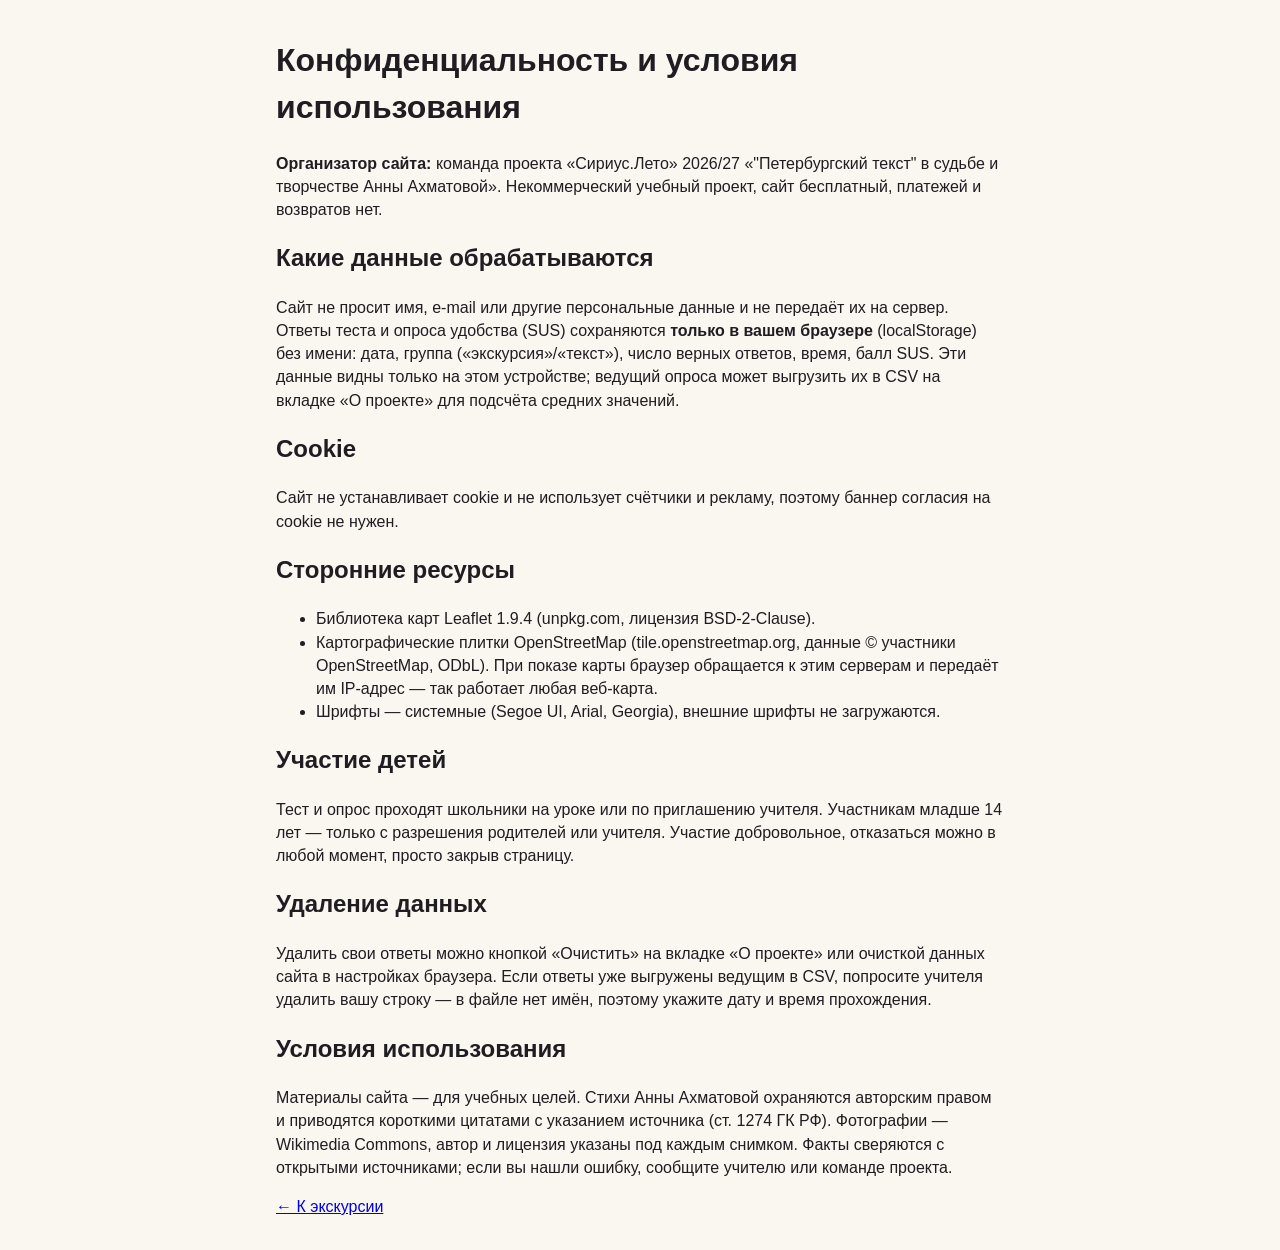
==== privacy.html @ fdf4b95c "Публикация проекта" ====
<!doctype html>
<html lang="ru"><head><meta charset="utf-8"><meta name="viewport" content="width=device-width, initial-scale=1">
<title>Конфиденциальность и условия — По следам Анны Ахматовой</title><link rel="stylesheet" href="styles.css">
<style>main{max-width:760px;margin:0 auto;padding:16px}</style></head>
<body><main>
<h1>Конфиденциальность и условия использования</h1>
<p><b>Организатор сайта:</b> команда проекта «Сириус.Лето» 2026/27 «"Петербургский текст" в судьбе и творчестве Анны Ахматовой». Некоммерческий учебный проект, сайт бесплатный, платежей и возвратов нет.</p>
<h2>Какие данные обрабатываются</h2>
<p>Сайт не просит имя, e-mail или другие персональные данные и не передаёт их на сервер. Ответы теста и опроса удобства (SUS) сохраняются <b>только в вашем браузере</b> (localStorage) без имени: дата, группа («экскурсия»/«текст»), число верных ответов, время, балл SUS. Эти данные видны только на этом устройстве; ведущий опроса может выгрузить их в CSV на вкладке «О проекте» для подсчёта средних значений.</p>
<h2>Cookie</h2>
<p>Сайт не устанавливает cookie и не использует счётчики и рекламу, поэтому баннер согласия на cookie не нужен.</p>
<h2>Сторонние ресурсы</h2>
<ul><li>Библиотека карт Leaflet 1.9.4 (unpkg.com, лицензия BSD-2-Clause).</li>
<li>Картографические плитки OpenStreetMap (tile.openstreetmap.org, данные © участники OpenStreetMap, ODbL). При показе карты браузер обращается к этим серверам и передаёт им IP-адрес — так работает любая веб-карта.</li>
<li>Шрифты — системные (Segoe UI, Arial, Georgia), внешние шрифты не загружаются.</li></ul>
<h2>Участие детей</h2>
<p>Тест и опрос проходят школьники на уроке или по приглашению учителя. Участникам младше 14 лет — только с разрешения родителей или учителя. Участие добровольное, отказаться можно в любой момент, просто закрыв страницу.</p>
<h2>Удаление данных</h2>
<p>Удалить свои ответы можно кнопкой «Очистить» на вкладке «О проекте» или очисткой данных сайта в настройках браузера. Если ответы уже выгружены ведущим в CSV, попросите учителя удалить вашу строку — в файле нет имён, поэтому укажите дату и время прохождения.</p>
<h2>Условия использования</h2>
<p>Материалы сайта — для учебных целей. Стихи Анны Ахматовой охраняются авторским правом и приводятся короткими цитатами с указанием источника (ст. 1274 ГК РФ). Фотографии — Wikimedia Commons, автор и лицензия указаны под каждым снимком. Факты сверяются с открытыми источниками; если вы нашли ошибку, сообщите учителю или команде проекта.</p>
<p><a href="index.html">← К экскурсии</a></p>
</main></body></html>
---- styles.css ----
:root {
  --wine: #6b2737; --wine-d: #4e1a27; --gold: #84602f; --ink: #1f1d22; --muted: #5c5a63;
  --paper: #faf6f0; --soft: #f3ebe1; --line: #e2d6c8; --navy: #26364f;
}
* { box-sizing: border-box; }
body { margin: 0; font-family: "Segoe UI", Arial, sans-serif; color: var(--ink); background: var(--paper); line-height: 1.45; }
button, select { font: inherit; }
:focus-visible { outline: 3px solid var(--gold); outline-offset: 2px; }

.top { display: flex; justify-content: space-between; align-items: flex-end; gap: 16px; flex-wrap: wrap; padding: 14px 20px; background: var(--wine); color: #fff; }
.top h1 { margin: 0; font-size: 22px; }
.lead { margin: 2px 0 0; opacity: .9; font-size: 14px; }
.tabs { display: flex; gap: 6px; }
.tab { background: transparent; color: #fff; border: 1px solid rgba(255,255,255,.5); border-radius: 18px; padding: 6px 14px; cursor: pointer; }
.tab.active { background: #fff; color: var(--wine); font-weight: 600; }

.layout { display: grid; grid-template-columns: 260px 1fr 380px; height: calc(100vh - 78px); }
.side { border-right: 1px solid var(--line); overflow: auto; background: #fff; }
.filters { padding: 10px 12px; border-bottom: 1px solid var(--line); font-size: 14px; }
.filters select { margin-left: 4px; padding: 3px; }
.plist { list-style: none; margin: 0; padding: 0; }
.plist button { display: flex; gap: 10px; width: 100%; text-align: left; padding: 9px 12px; border: 0; border-bottom: 1px solid var(--line); background: #fff; cursor: pointer; }
.plist button:hover { background: var(--soft); }
.plist button[aria-current="true"] { background: var(--soft); box-shadow: inset 4px 0 0 var(--wine); }
.plist .n { flex: none; width: 24px; height: 24px; border-radius: 50%; background: var(--wine); color: #fff; font-size: 13px; text-align: center; line-height: 24px; }
.plist small { display: block; color: var(--muted); }

.mapwrap { position: relative; }
.layout > * { min-width: 0; }
.filters { display: flex; gap: 8px; align-items: center; flex-wrap: wrap; }
.filters .btn { padding: 4px 10px; font-size: 13px; }
#map { position: absolute; inset: 0; }
.fallback { position: absolute; inset: 0; display: flex; align-items: center; justify-content: center; padding: 20px; text-align: center; color: var(--muted); background: var(--soft); }
.pin { width: 28px; height: 28px; border-radius: 50%; background: var(--wine); color: #fff; font: 600 13px/28px "Segoe UI", Arial, sans-serif; text-align: center; border: 2px solid #fff; box-shadow: 0 1px 4px rgba(0,0,0,.35); }
.pin.on { background: var(--gold); transform: scale(1.2); }

.card { overflow: auto; padding: 16px 18px; background: #fff; border-left: 1px solid var(--line); }
.card .kick { color: var(--gold); font-weight: 700; font-size: 12px; letter-spacing: .1em; text-transform: uppercase; }
.card h2 { margin: 2px 0 2px; color: var(--wine); font-size: 22px; }
.card .addr { color: var(--muted); font-size: 14px; margin: 0 0 10px; }
.quote { margin: 10px 0; padding: 8px 12px; border-left: 3px solid var(--gold); background: var(--paper); font-family: "Book Antiqua", "Palatino Linotype", Georgia, serif; font-size: 17px; white-space: pre-line; }
.quote cite { display: block; margin-top: 4px; font-family: "Segoe UI", Arial, sans-serif; font-size: 13px; font-style: normal; color: var(--muted); }
.todo { color: var(--muted); font-size: 14px; border: 1px dashed var(--line); padding: 8px 10px; border-radius: 6px; }
.tag { display: inline-block; font-size: 12px; background: var(--soft); color: var(--wine-d); border-radius: 10px; padding: 1px 8px; margin-right: 4px; }

.compare { position: relative; height: 170px; border-radius: 8px; overflow: hidden; margin: 12px 0 4px; background: #ddd; }
.compare .img { position: absolute; inset: 0; display: flex; align-items: center; background-size: cover; background-position: center; color: #fff; font-size: 14px; text-align: center; padding: 10px; }
.compare .now { background-color: #6f7e8f; justify-content: flex-end; }
.compare .then { background-color: #8a7457; filter: sepia(.5); justify-content: flex-start; }
.compare input { position: absolute; left: 0; right: 0; bottom: 6px; width: 90%; margin: 0 5%; }
.compare-cap { font-size: 12px; color: var(--muted); display: flex; justify-content: space-between; }

.nav { display: flex; justify-content: space-between; margin-top: 14px; }
.btn { background: var(--wine); color: #fff; border: 0; border-radius: 6px; padding: 8px 14px; cursor: pointer; }
.btn.ghost { background: #fff; color: var(--wine); border: 1px solid var(--wine); }
.btn:disabled { opacity: .4; cursor: default; }

.panel { max-width: 760px; margin: 24px auto; background: #fff; padding: 20px 24px; border-radius: 10px; border: 1px solid var(--line); }
.panel h2 { color: var(--wine); margin-top: 0; }
.muted { color: var(--muted); }
.opts { display: grid; grid-template-columns: 1fr 1fr; gap: 8px; margin: 12px 0; }
.opt { text-align: left; padding: 9px 12px; border: 1px solid var(--line); border-radius: 6px; background: #fff; cursor: pointer; }
.opt:hover:not(:disabled) { background: var(--soft); }
.opt.ok { background: #e3f1e6; border-color: #3b7d4f; }
.opt.bad { background: #f7e1e1; border-color: #a33a3a; }
.progress { font-size: 14px; color: var(--muted); }

@media (max-width: 900px) {
  .layout { grid-template-columns: minmax(0, 1fr); height: auto; }
  .side { border-right: 0; max-height: 220px; }
  .mapwrap { height: 320px; }
  .card { border-left: 0; }
  .opts { grid-template-columns: 1fr; }
}

/* доступность и служебные элементы */
.skip { position: absolute; left: -999px; top: 0; background: #fff; padding: 6px 10px; z-index: 2000; }
.skip:focus { left: 8px; }
.banner { background: #fff4d6; color: var(--ink); padding: 8px 20px; border-bottom: 1px solid var(--line); }
.routeinfo { margin: 0; padding: 6px 12px; font-size: 13px; color: var(--muted); border-bottom: 1px solid var(--line); }
.note { font-size: 12px; color: var(--muted); margin: 2px 0 8px; }
.credit { font-size: 12px; color: var(--muted); margin: 4px 0 0; }
.card audio { width: 100%; margin-top: 4px; }
.compare.single .now { justify-content: center; align-items: flex-end; }
.compare { height: 200px; }
.quote.small { font-size: 15px; }
.tq { border: 1px solid var(--line); border-radius: 8px; margin: 0 0 10px; padding: 8px 12px; }
.tq legend { font-weight: 600; padding: 0 4px; }
.radio { display: block; padding: 3px 0; cursor: pointer; }
.radio.inline { display: inline-block; margin-right: 14px; }
.resultline { font-size: 18px; }
.textver article { border-bottom: 1px solid var(--line); padding: 10px 0; }
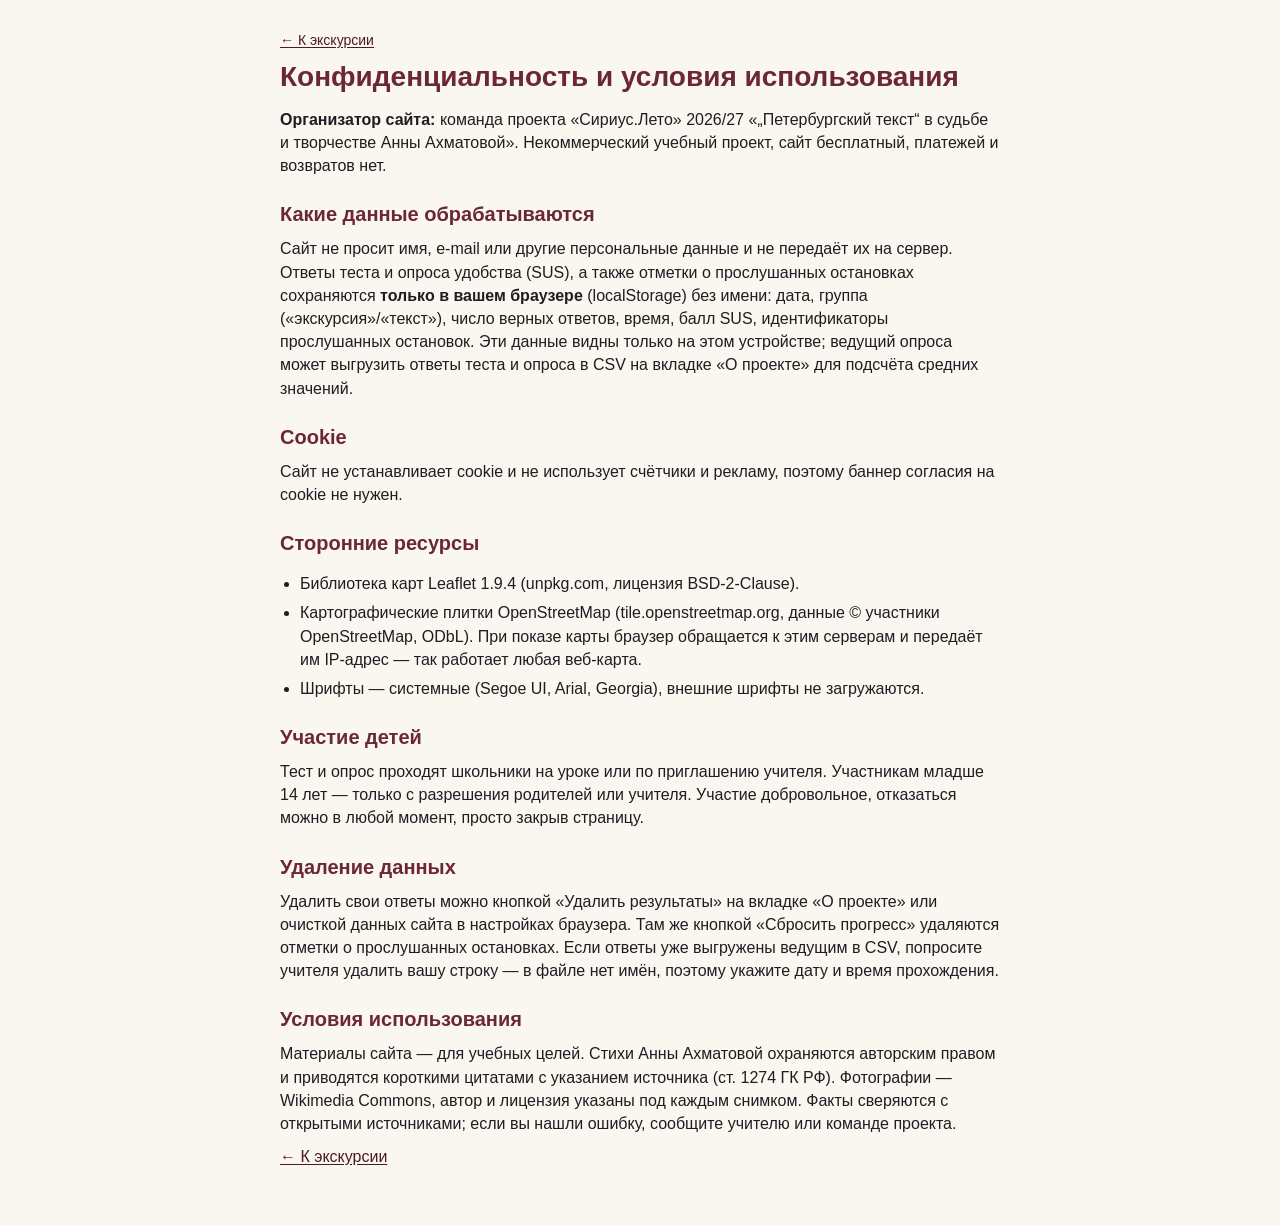
==== commit 89953436: "Команды Сириус.Лето | Мета-набор и OpenGraph на всех страницах, единая типографика текстов" ====
--- a/privacy.html
+++ b/privacy.html
@@ -1,12 +1,31 @@
 <!doctype html>
-<html lang="ru"><head><meta charset="utf-8"><meta name="viewport" content="width=device-width, initial-scale=1">
-<title>Конфиденциальность и условия — По следам Анны Ахматовой</title><link rel="stylesheet" href="styles.css">
-<style>main{max-width:760px;margin:0 auto;padding:16px}</style></head>
-<body><main>
+<html lang="ru">
+<head>
+<meta charset="utf-8">
+<meta name="viewport" content="width=device-width, initial-scale=1">
+<meta name="description" content="Как сайт «По следам Анны Ахматовой» обращается с данными: ответы теста и опроса хранятся только в браузере, cookie и рекламы нет.">
+<meta name="theme-color" content="#6b2737">
+<meta property="og:type" content="website">
+<meta property="og:locale" content="ru_RU">
+<meta property="og:site_name" content="По следам Анны Ахматовой">
+<meta property="og:title" content="Конфиденциальность и условия — По следам Анны Ахматовой">
+<meta property="og:description" content="Как сайт «По следам Анны Ахматовой» обращается с данными: ответы теста и опроса хранятся только в браузере, cookie и рекламы нет.">
+<meta property="og:url" content="https://sirius-leto-2026.github.io/akhmatova-tour/privacy.html">
+<meta property="og:image" content="https://sirius-leto-2026.github.io/akhmatova-tour/img/fontanny_now.jpg">
+<meta property="og:image:width" content="960">
+<meta property="og:image:height" content="480">
+<meta property="og:image:alt" content="Фонтанный дом — главный петербургский адрес Анны Ахматовой">
+<title>Конфиденциальность и условия — По следам Анны Ахматовой</title>
+<link rel="icon" href="data:image/svg+xml,%3Csvg%20xmlns='http://www.w3.org/2000/svg'%20viewBox='0%200%2064%2064'%3E%3Crect%20width='64'%20height='64'%20rx='12'%20fill='%236b2737'/%3E%3Ctext%20x='32'%20y='45'%20font-family='Georgia,serif'%20font-size='38'%20fill='%23faf6f0'%20text-anchor='middle'%3E%D0%90%3C/text%3E%3C/svg%3E">
+<link rel="stylesheet" href="styles.css">
+</head>
+<body>
+<main class="doc">
+<p class="doc-back"><a href="index.html">← К экскурсии</a></p>
 <h1>Конфиденциальность и условия использования</h1>
-<p><b>Организатор сайта:</b> команда проекта «Сириус.Лето» 2026/27 «"Петербургский текст" в судьбе и творчестве Анны Ахматовой». Некоммерческий учебный проект, сайт бесплатный, платежей и возвратов нет.</p>
+<p><b>Организатор сайта:</b> команда проекта «Сириус.Лето» 2026/27 «„Петербургский текст“ в судьбе и творчестве Анны Ахматовой». Некоммерческий учебный проект, сайт бесплатный, платежей и возвратов нет.</p>
 <h2>Какие данные обрабатываются</h2>
-<p>Сайт не просит имя, e-mail или другие персональные данные и не передаёт их на сервер. Ответы теста и опроса удобства (SUS) сохраняются <b>только в вашем браузере</b> (localStorage) без имени: дата, группа («экскурсия»/«текст»), число верных ответов, время, балл SUS. Эти данные видны только на этом устройстве; ведущий опроса может выгрузить их в CSV на вкладке «О проекте» для подсчёта средних значений.</p>
+<p>Сайт не просит имя, e-mail или другие персональные данные и не передаёт их на сервер. Ответы теста и опроса удобства (SUS), а также отметки о прослушанных остановках сохраняются <b>только в вашем браузере</b> (localStorage) без имени: дата, группа («экскурсия»/«текст»), число верных ответов, время, балл SUS, идентификаторы прослушанных остановок. Эти данные видны только на этом устройстве; ведущий опроса может выгрузить ответы теста и опроса в CSV на вкладке «О проекте» для подсчёта средних значений.</p>
 <h2>Cookie</h2>
 <p>Сайт не устанавливает cookie и не использует счётчики и рекламу, поэтому баннер согласия на cookie не нужен.</p>
 <h2>Сторонние ресурсы</h2>
@@ -16,8 +35,10 @@
 <h2>Участие детей</h2>
 <p>Тест и опрос проходят школьники на уроке или по приглашению учителя. Участникам младше 14 лет — только с разрешения родителей или учителя. Участие добровольное, отказаться можно в любой момент, просто закрыв страницу.</p>
 <h2>Удаление данных</h2>
-<p>Удалить свои ответы можно кнопкой «Очистить» на вкладке «О проекте» или очисткой данных сайта в настройках браузера. Если ответы уже выгружены ведущим в CSV, попросите учителя удалить вашу строку — в файле нет имён, поэтому укажите дату и время прохождения.</p>
+<p>Удалить свои ответы можно кнопкой «Удалить результаты» на вкладке «О проекте» или очисткой данных сайта в настройках браузера. Там же кнопкой «Сбросить прогресс» удаляются отметки о прослушанных остановках. Если ответы уже выгружены ведущим в CSV, попросите учителя удалить вашу строку — в файле нет имён, поэтому укажите дату и время прохождения.</p>
 <h2>Условия использования</h2>
 <p>Материалы сайта — для учебных целей. Стихи Анны Ахматовой охраняются авторским правом и приводятся короткими цитатами с указанием источника (ст. 1274 ГК РФ). Фотографии — Wikimedia Commons, автор и лицензия указаны под каждым снимком. Факты сверяются с открытыми источниками; если вы нашли ошибку, сообщите учителю или команде проекта.</p>
 <p><a href="index.html">← К экскурсии</a></p>
-</main></body></html>
+</main>
+</body>
+</html>
--- a/styles.css
+++ b/styles.css
@@ -3,38 +3,48 @@
   --paper: #faf6f0; --soft: #f3ebe1; --line: #e2d6c8; --navy: #26364f;
 }
 * { box-sizing: border-box; }
+[hidden] { display: none !important; }
 body { margin: 0; font-family: "Segoe UI", Arial, sans-serif; color: var(--ink); background: var(--paper); line-height: 1.45; }
 button, select { font: inherit; }
 :focus-visible { outline: 3px solid var(--gold); outline-offset: 2px; }
+a { color: var(--wine-d); text-underline-offset: 2px; }
+a:hover { color: var(--wine); }
+.sr-only { position: absolute; width: 1px; height: 1px; padding: 0; margin: -1px; overflow: hidden; clip: rect(0 0 0 0); white-space: nowrap; border: 0; }
 
-.top { display: flex; justify-content: space-between; align-items: flex-end; gap: 16px; flex-wrap: wrap; padding: 14px 20px; background: var(--wine); color: #fff; }
+.top { display: flex; justify-content: space-between; align-items: center; gap: 16px; flex-wrap: wrap; padding: 14px 20px; background: var(--wine); color: #fff; }
 .top h1 { margin: 0; font-size: 22px; }
 .lead { margin: 2px 0 0; opacity: .9; font-size: 14px; }
-.tabs { display: flex; gap: 6px; }
-.tab { background: transparent; color: #fff; border: 1px solid rgba(255,255,255,.5); border-radius: 18px; padding: 6px 14px; cursor: pointer; }
+.tabs { display: flex; flex-wrap: wrap; gap: 6px; }
+.tab { background: transparent; color: #fff; border: 1px solid rgba(255,255,255,.5); border-radius: 18px; padding: 7px 13px; cursor: pointer; white-space: nowrap; }
+.tab:hover { background: rgba(255,255,255,.12); }
 .tab.active { background: #fff; color: var(--wine); font-weight: 600; }
+.tab.active:hover { background: #fff; }
+.tab:focus-visible { outline-color: #fff; }
 
-.layout { display: grid; grid-template-columns: 260px 1fr 380px; height: calc(100vh - 78px); }
+.layout { height: calc(100vh - var(--topH, 82px)); display: grid; grid-template-columns: 260px minmax(0, 1fr) 380px; grid-template-rows: minmax(0, 1fr); }
+.layout > * { min-width: 0; }
 .side { border-right: 1px solid var(--line); overflow: auto; background: #fff; }
 .filters { padding: 10px 12px; border-bottom: 1px solid var(--line); font-size: 14px; }
 .filters select { margin-left: 4px; padding: 3px; }
+.filters { display: flex; gap: 8px; align-items: center; flex-wrap: wrap; }
+.filters .btn { padding: 4px 10px; font-size: 13px; }
 .plist { list-style: none; margin: 0; padding: 0; }
-.plist button { display: flex; gap: 10px; width: 100%; text-align: left; padding: 9px 12px; border: 0; border-bottom: 1px solid var(--line); background: #fff; cursor: pointer; }
+.plist button { display: flex; gap: 10px; align-items: flex-start; width: 100%; text-align: left; padding: 9px 12px; border: 0; border-bottom: 1px solid var(--line); background: #fff; color: var(--ink); cursor: pointer; }
 .plist button:hover { background: var(--soft); }
 .plist button[aria-current="true"] { background: var(--soft); box-shadow: inset 4px 0 0 var(--wine); }
 .plist .n { flex: none; width: 24px; height: 24px; border-radius: 50%; background: var(--wine); color: #fff; font-size: 13px; text-align: center; line-height: 24px; }
+.plist .plabel { flex: 1 1 auto; min-width: 0; }
 .plist small { display: block; color: var(--muted); }
+.plist .done { flex: none; margin-left: auto; color: var(--gold); font-weight: 700; }
 
-.mapwrap { position: relative; }
-.layout > * { min-width: 0; }
-.filters { display: flex; gap: 8px; align-items: center; flex-wrap: wrap; }
-.filters .btn { padding: 4px 10px; font-size: 13px; }
+.mapwrap { position: relative; min-height: 0; }
 #map { position: absolute; inset: 0; }
 .fallback { position: absolute; inset: 0; display: flex; align-items: center; justify-content: center; padding: 20px; text-align: center; color: var(--muted); background: var(--soft); }
 .pin { width: 28px; height: 28px; border-radius: 50%; background: var(--wine); color: #fff; font: 600 13px/28px "Segoe UI", Arial, sans-serif; text-align: center; border: 2px solid #fff; box-shadow: 0 1px 4px rgba(0,0,0,.35); }
 .pin.on { background: var(--gold); transform: scale(1.2); }
 
 .card { overflow: auto; padding: 16px 18px; background: #fff; border-left: 1px solid var(--line); }
+.card:focus-visible { outline: 3px solid var(--gold); outline-offset: -3px; }
 .card .kick { color: var(--gold); font-weight: 700; font-size: 12px; letter-spacing: .1em; text-transform: uppercase; }
 .card h2 { margin: 2px 0 2px; color: var(--wine); font-size: 22px; }
 .card .addr { color: var(--muted); font-size: 14px; margin: 0 0 10px; }
@@ -43,14 +53,19 @@
 .todo { color: var(--muted); font-size: 14px; border: 1px dashed var(--line); padding: 8px 10px; border-radius: 6px; }
 .tag { display: inline-block; font-size: 12px; background: var(--soft); color: var(--wine-d); border-radius: 10px; padding: 1px 8px; margin-right: 4px; }
 
-.compare { position: relative; height: 170px; border-radius: 8px; overflow: hidden; margin: 12px 0 4px; background: #ddd; }
-.compare .img { position: absolute; inset: 0; display: flex; align-items: center; background-size: cover; background-position: center; color: #fff; font-size: 14px; text-align: center; padding: 10px; }
+.compare { position: relative; height: 200px; border-radius: 8px; overflow: hidden; margin: 12px 0 4px; background: #ddd; }
+.compare .img { position: absolute; inset: 0; width: 100%; height: 100%; display: flex; align-items: center; background-size: cover; background-position: center; color: #fff; font-size: 14px; text-align: center; padding: 10px; }
+img.img { object-fit: cover; }
 .compare .now { background-color: #6f7e8f; justify-content: flex-end; }
 .compare .then { background-color: #8a7457; filter: sepia(.5); justify-content: flex-start; }
 .compare input { position: absolute; left: 0; right: 0; bottom: 6px; width: 90%; margin: 0 5%; }
 .compare-cap { font-size: 12px; color: var(--muted); display: flex; justify-content: space-between; }
 
-.nav { display: flex; justify-content: space-between; margin-top: 14px; }
+.card audio { width: 100%; margin-top: 4px; }
+.audio-state { margin: 6px 0 2px; font-size: 13px; color: var(--wine-d); font-weight: 600; min-height: 1.2em; }
+.share-status { margin: 6px 0 0; font-size: 13px; color: var(--muted); min-height: 1.2em; }
+
+.nav { display: flex; justify-content: space-between; align-items: center; gap: 8px; flex-wrap: wrap; margin-top: 14px; }
 .btn { background: var(--wine); color: #fff; border: 0; border-radius: 6px; padding: 8px 14px; cursor: pointer; }
 .btn.ghost { background: #fff; color: var(--wine); border: 1px solid var(--wine); }
 .btn:disabled { opacity: .4; cursor: default; }
@@ -65,28 +80,55 @@
 .opt.bad { background: #f7e1e1; border-color: #a33a3a; }
 .progress { font-size: 14px; color: var(--muted); }
 
-@media (max-width: 900px) {
-  .layout { grid-template-columns: minmax(0, 1fr); height: auto; }
-  .side { border-right: 0; max-height: 220px; }
-  .mapwrap { height: 320px; }
-  .card { border-left: 0; }
-  .opts { grid-template-columns: 1fr; }
-}
-
 /* доступность и служебные элементы */
-.skip { position: absolute; left: -999px; top: 0; background: #fff; padding: 6px 10px; z-index: 2000; }
-.skip:focus { left: 8px; }
+.skip { position: absolute; left: 8px; top: -60px; z-index: 2000; background: #fff; color: var(--wine-d); padding: 8px 12px; border-radius: 0 0 6px 6px; }
+.skip:focus { top: 0; }
 .banner { background: #fff4d6; color: var(--ink); padding: 8px 20px; border-bottom: 1px solid var(--line); }
 .routeinfo { margin: 0; padding: 6px 12px; font-size: 13px; color: var(--muted); border-bottom: 1px solid var(--line); }
 .note { font-size: 12px; color: var(--muted); margin: 2px 0 8px; }
 .credit { font-size: 12px; color: var(--muted); margin: 4px 0 0; }
-.card audio { width: 100%; margin-top: 4px; }
 .compare.single .now { justify-content: center; align-items: flex-end; }
-.compare { height: 200px; }
 .quote.small { font-size: 15px; }
 .tq { border: 1px solid var(--line); border-radius: 8px; margin: 0 0 10px; padding: 8px 12px; }
 .tq legend { font-weight: 600; padding: 0 4px; }
 .radio { display: block; padding: 3px 0; cursor: pointer; }
 .radio.inline { display: inline-block; margin-right: 14px; }
 .resultline { font-size: 18px; }
-.textver article { border-bottom: 1px solid var(--line); padding: 10px 0; }
+
+/* документы: текстовая версия и конфиденциальность */
+.doc { width: 100%; max-width: 760px; margin: 0 auto; padding: 20px 20px 48px; }
+.doc h1 { color: var(--wine); font-size: 28px; line-height: 1.2; margin: 6px 0 14px; }
+.doc h2 { color: var(--wine); font-size: 20px; line-height: 1.3; margin: 24px 0 8px; }
+.doc article { border-bottom: 1px solid var(--line); padding: 14px 0; }
+.doc article h2 { margin: 0 0 4px; }
+.doc p { margin: 10px 0; }
+.doc ul { padding-left: 20px; }
+.doc li { margin: 6px 0; }
+.doc .muted { font-size: 14px; }
+.doc .quote { margin: 12px 0; }
+.doc-back { margin: 0 0 8px; font-size: 14px; }
+
+@media (max-width: 1024px) {
+  .layout { grid-template-columns: minmax(0, 1fr); grid-template-rows: none; height: auto; }
+  .card { order: 1; border-left: 0; padding: 14px; }
+  .mapwrap { order: 2; height: 280px; border-top: 1px solid var(--line); border-bottom: 1px solid var(--line); }
+  .side { order: 3; border-right: 0; max-height: none; overflow: visible; }
+  .opts { grid-template-columns: 1fr; }
+  .panel { margin: 16px 12px; }
+}
+
+@media (max-width: 600px) {
+  .top { padding: 12px 14px; align-items: flex-start; }
+  .top h1 { font-size: 20px; }
+  .lead { font-size: 13px; }
+  .tab { padding: 7px 11px; font-size: 14px; }
+  .panel { padding: 16px; }
+  .doc { padding: 14px 14px 36px; }
+  .doc h1 { font-size: 24px; }
+  .doc h2 { font-size: 19px; }
+  .card h2 { font-size: 21px; }
+}
+
+@media (prefers-reduced-motion: reduce) {
+  *, *::before, *::after { scroll-behavior: auto !important; transition: none !important; animation: none !important; }
+}
